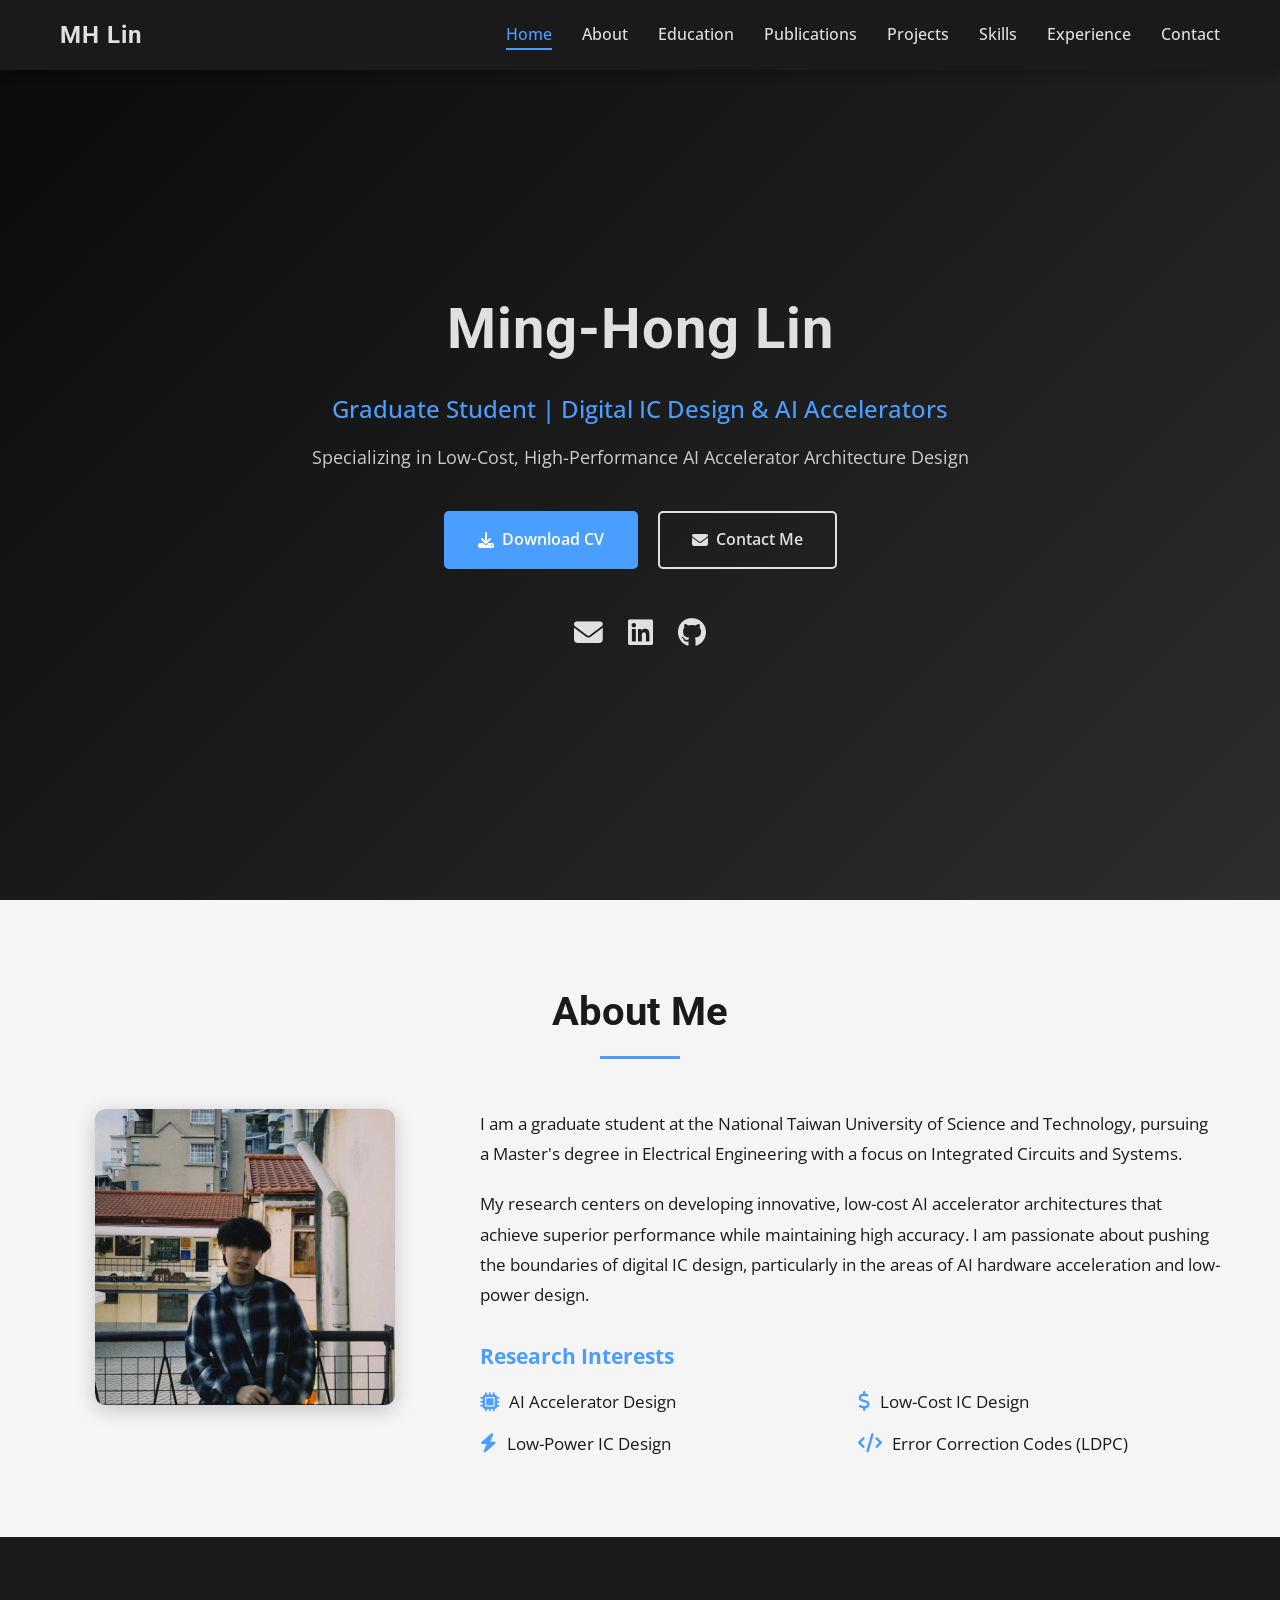
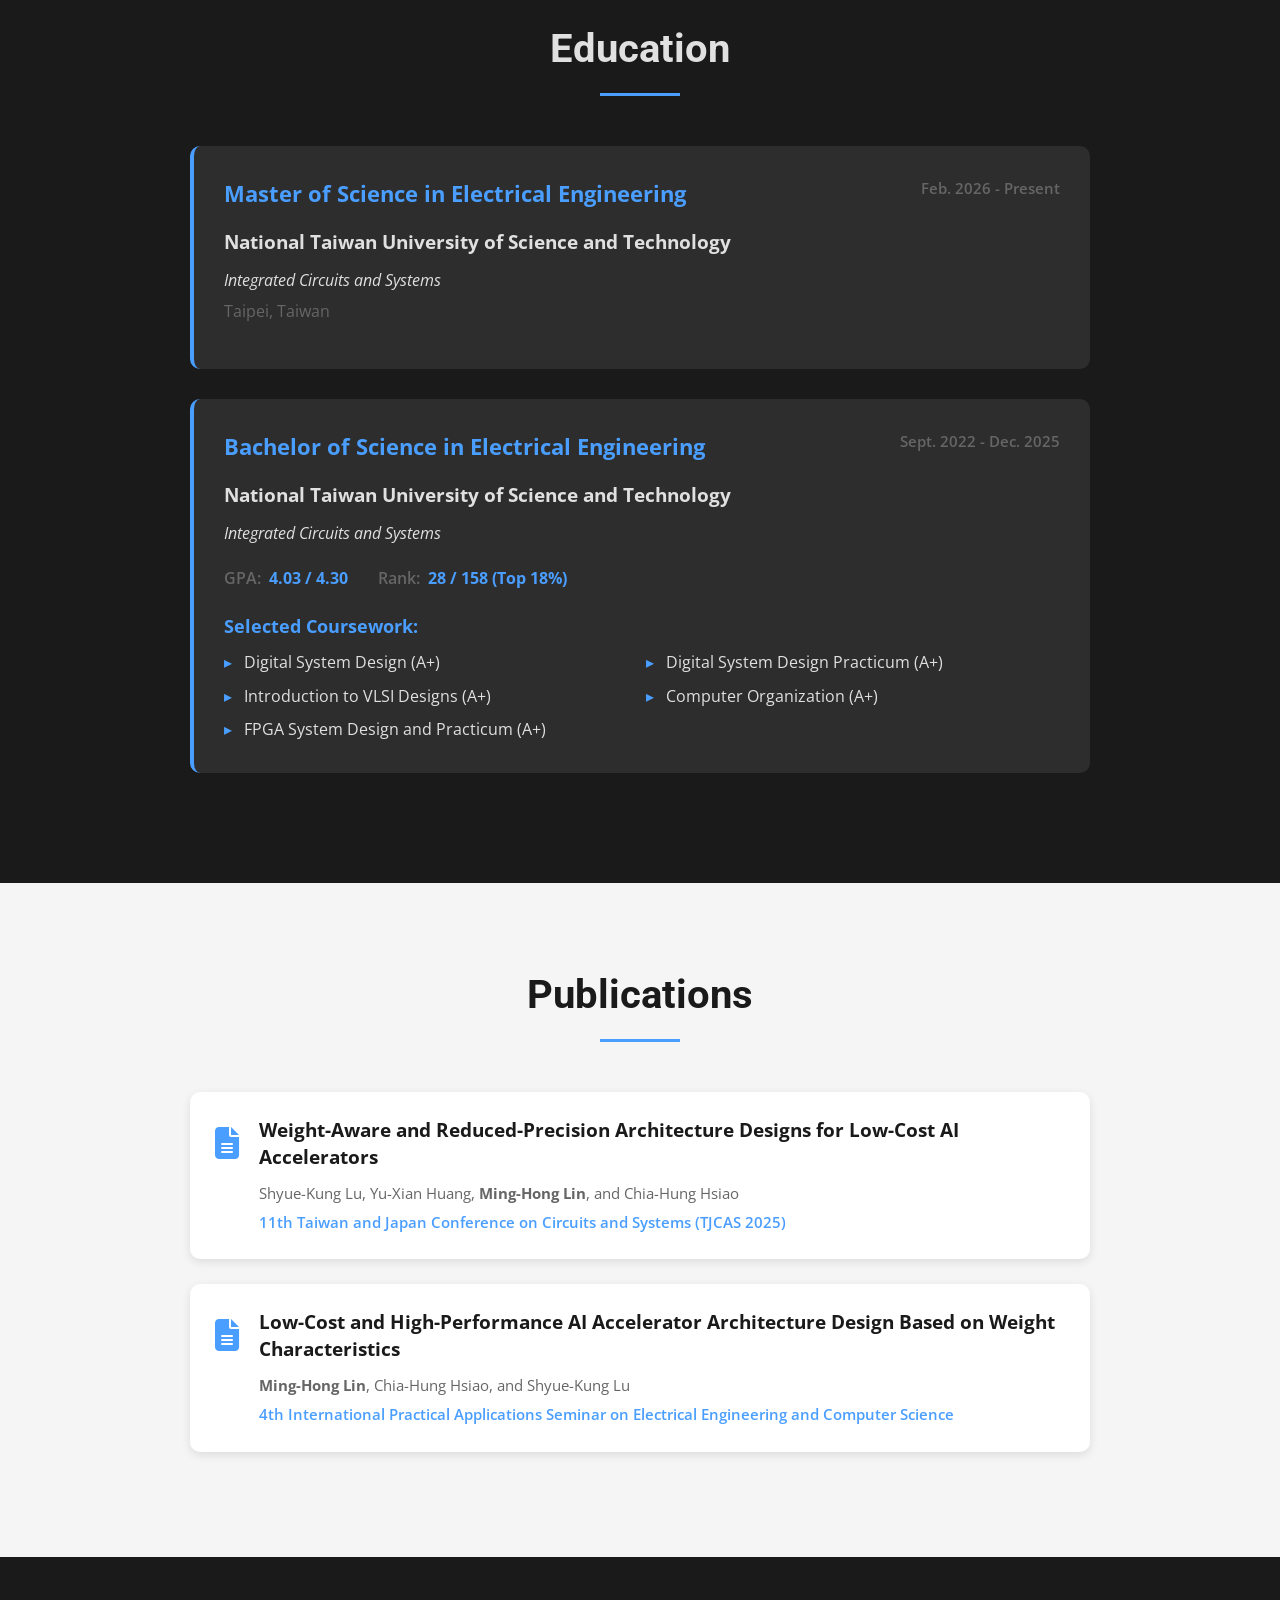
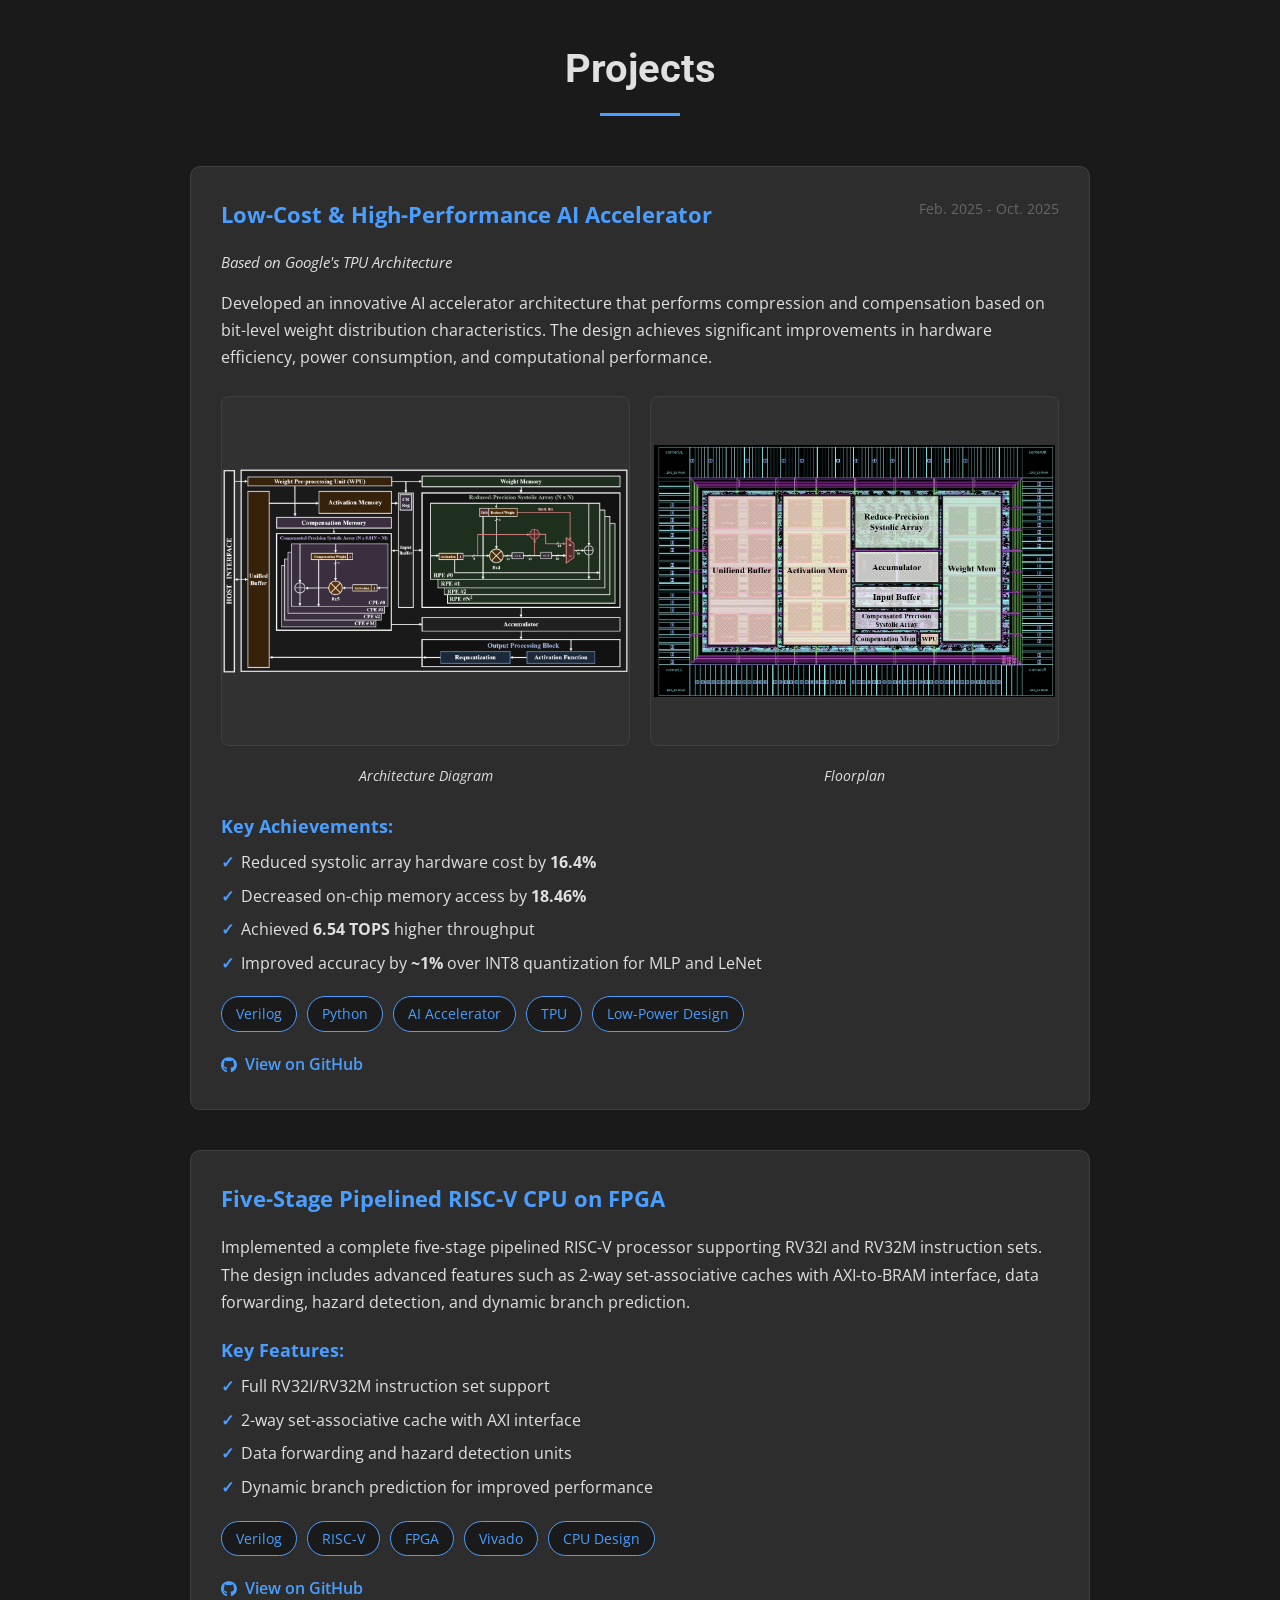
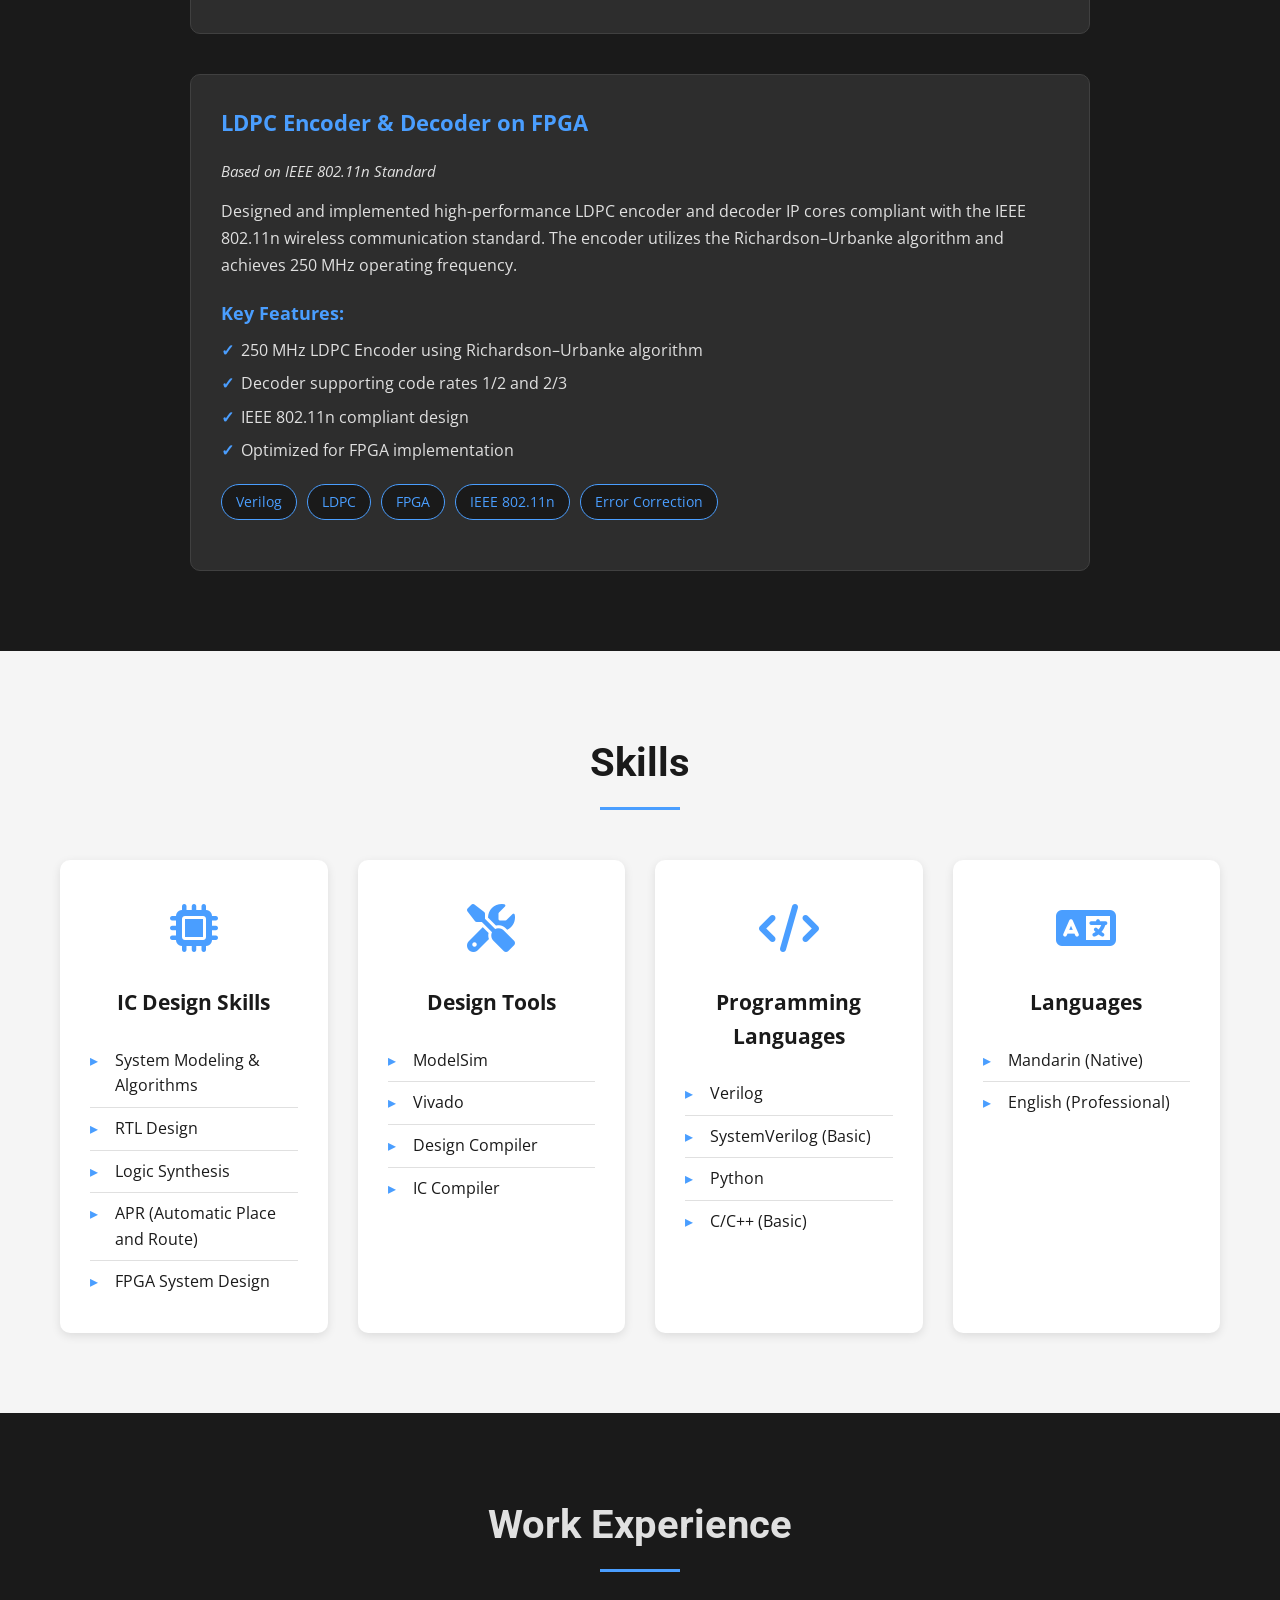
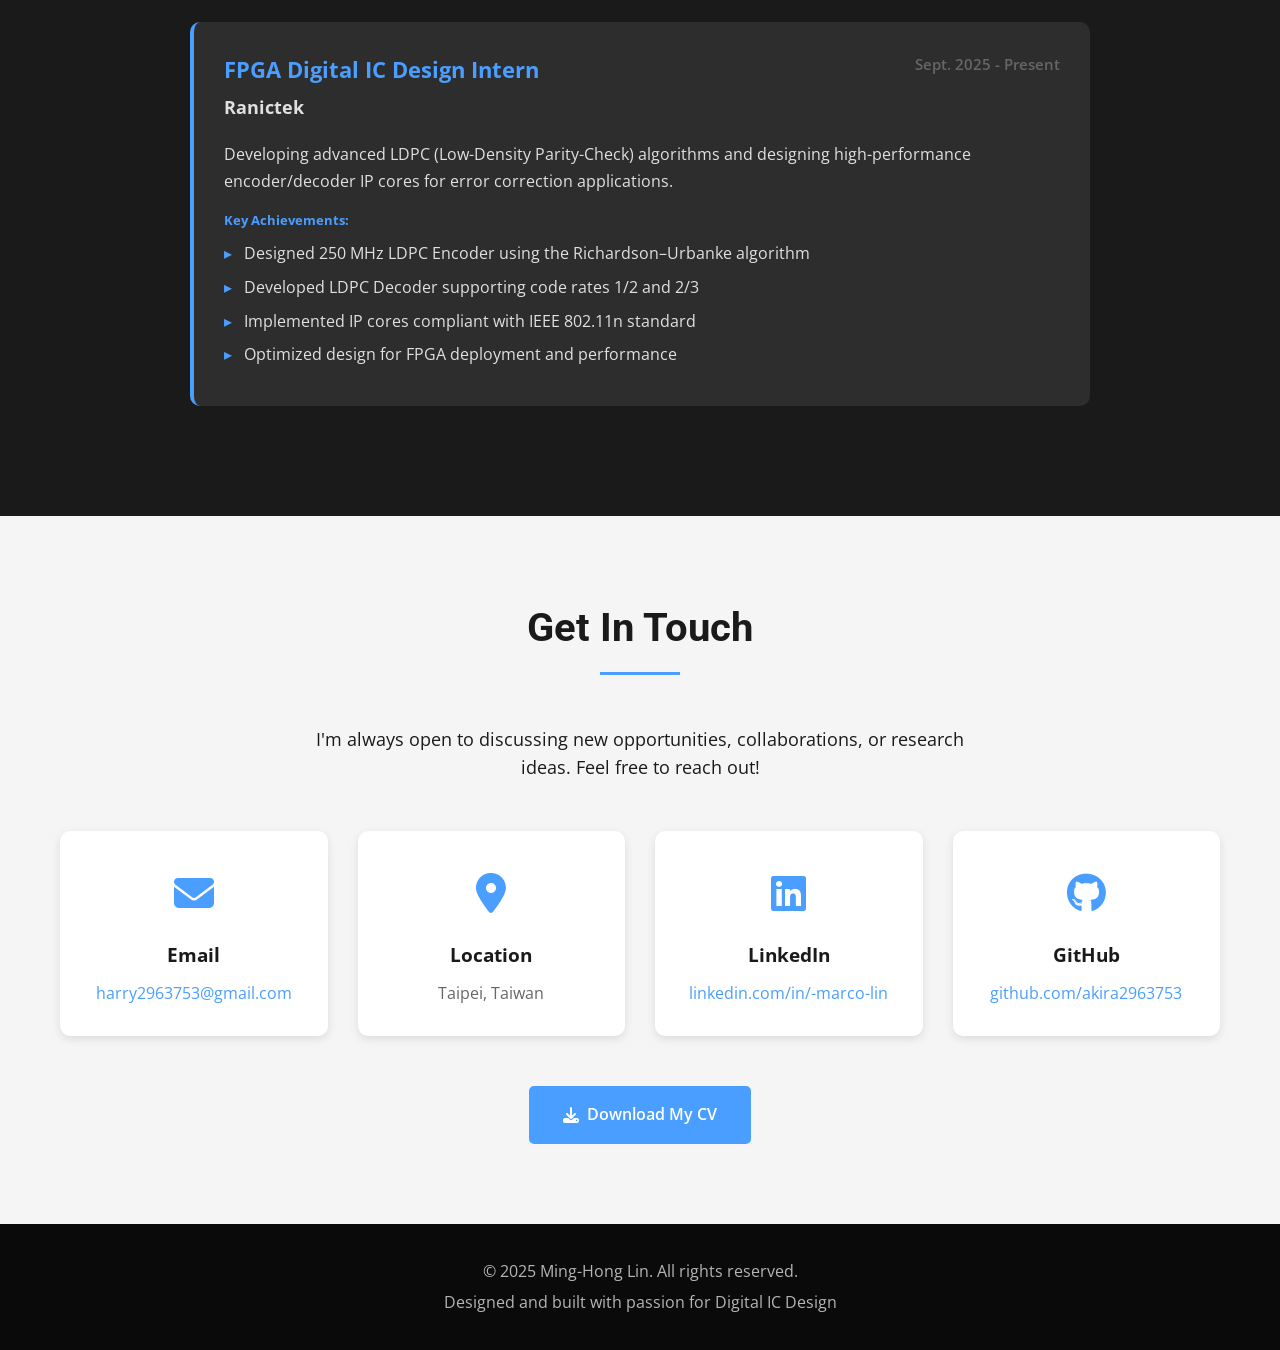
==== docs/index.html @ d8b729d9 "Add files via upload" ====
<!DOCTYPE html>
<html lang="en">
<head>
    <meta charset="UTF-8">
    <meta name="viewport" content="width=device-width, initial-scale=1.0">
    <meta name="description" content="Ming-Hong Lin - Graduate Student specializing in Digital IC Design and AI Accelerators at National Taiwan University of Science and Technology">
    <meta name="keywords" content="IC Design, AI Accelerator, VLSI, Digital IC, FPGA, Ming-Hong Lin">
    <meta name="author" content="Ming-Hong Lin">
    <title>Ming-Hong Lin | IC Design & AI Accelerators</title>

    <!-- Google Fonts -->
    <link rel="preconnect" href="https://fonts.googleapis.com">
    <link rel="preconnect" href="https://fonts.gstatic.com" crossorigin>
    <link href="https://fonts.googleapis.com/css2?family=Roboto:wght@300;400;500;700&family=Open+Sans:wght@300;400;600&display=swap" rel="stylesheet">

    <!-- Font Awesome for Icons -->
    <link rel="stylesheet" href="https://cdnjs.cloudflare.com/ajax/libs/font-awesome/6.4.0/css/all.min.css">

    <!-- Custom CSS -->
    <link rel="stylesheet" href="css/style.css">
</head>
<body>
    <!-- Navigation Bar -->
    <nav class="navbar" id="navbar">
        <div class="nav-container">
            <a href="#home" class="nav-logo">MH Lin</a>
            <ul class="nav-menu" id="navMenu">
                <li><a href="#home" class="nav-link">Home</a></li>
                <li><a href="#about" class="nav-link">About</a></li>
                <li><a href="#education" class="nav-link">Education</a></li>
                <li><a href="#publications" class="nav-link">Publications</a></li>
                <li><a href="#projects" class="nav-link">Projects</a></li>
                <li><a href="#skills" class="nav-link">Skills</a></li>
                <li><a href="#experience" class="nav-link">Experience</a></li>
                <li><a href="#contact" class="nav-link">Contact</a></li>
            </ul>
            <div class="hamburger" id="hamburger">
                <span class="bar"></span>
                <span class="bar"></span>
                <span class="bar"></span>
            </div>
        </div>
    </nav>

    <!-- Hero Section -->
    <section id="home" class="hero">
        <div class="hero-content">
            <h1 class="hero-title">Ming-Hong Lin</h1>
            <p class="hero-subtitle">Graduate Student | Digital IC Design & AI Accelerators</p>
            <p class="hero-description">
                Specializing in Low-Cost, High-Performance AI Accelerator Architecture Design
            </p>
            <div class="hero-buttons">
                <a href="assets/cv/Ming-Hong_Lin_CV.pdf" class="btn btn-primary" download>
                    <i class="fas fa-download"></i> Download CV
                </a>
                <a href="#contact" class="btn btn-secondary">
                    <i class="fas fa-envelope"></i> Contact Me
                </a>
            </div>
            <div class="social-links">
                <a href="mailto:harry2963753@gmail.com" target="_blank" aria-label="Email">
                    <i class="fas fa-envelope"></i>
                </a>
                <a href="https://www.linkedin.com/in/-marco-lin" target="_blank" aria-label="LinkedIn">
                    <i class="fab fa-linkedin"></i>
                </a>
                <a href="https://github.com/akira2963753" target="_blank" aria-label="GitHub">
                    <i class="fab fa-github"></i>
                </a>
            </div>
        </div>
    </section>

    <!-- About Section -->
    <section id="about" class="about section-light">
        <div class="container">
            <h2 class="section-title">About Me</h2>
            <div class="about-content">
                <div class="about-image">
                    <img src="assets/images/profile.jpg" alt="Ming-Hong Lin">
                </div>
                <div class="about-text">
                    <p>
                        I am a graduate student at the National Taiwan University of Science and Technology,
                        pursuing a Master's degree in Electrical Engineering with a focus on Integrated Circuits and Systems.
                    </p>
                    <p>
                        My research centers on developing innovative, low-cost AI accelerator architectures that achieve
                        superior performance while maintaining high accuracy. I am passionate about pushing the boundaries
                        of digital IC design, particularly in the areas of AI hardware acceleration and low-power design.
                    </p>
                    <h3>Research Interests</h3>
                    <ul class="research-interests">
                        <li><i class="fas fa-microchip"></i> AI Accelerator Design</li>
                        <li><i class="fas fa-dollar-sign"></i> Low-Cost IC Design</li>
                        <li><i class="fas fa-bolt"></i> Low-Power IC Design</li>
                        <li><i class="fas fa-code"></i> Error Correction Codes (LDPC)</li>
                    </ul>
                </div>
            </div>
        </div>
    </section>

    <!-- Education Section -->
    <section id="education" class="education section-dark">
        <div class="container">
            <h2 class="section-title">Education</h2>
            <div class="education-timeline">
                <div class="education-item">
                    <div class="education-header">
                        <h3>Master of Science in Electrical Engineering</h3>
                        <span class="education-date">Feb. 2026 - Present</span>
                    </div>
                    <h4>National Taiwan University of Science and Technology</h4>
                    <p class="education-focus">Integrated Circuits and Systems</p>
                    <p class="education-location">Taipei, Taiwan</p>
                </div>

                <div class="education-item">
                    <div class="education-header">
                        <h3>Bachelor of Science in Electrical Engineering</h3>
                        <span class="education-date">Sept. 2022 - Dec. 2025</span>
                    </div>
                    <h4>National Taiwan University of Science and Technology</h4>
                    <p class="education-focus">Integrated Circuits and Systems</p>
                    <div class="education-stats">
                        <div class="stat">
                            <span class="stat-label">GPA:</span>
                            <span class="stat-value">4.03 / 4.30</span>
                        </div>
                        <div class="stat">
                            <span class="stat-label">Rank:</span>
                            <span class="stat-value">28 / 158 (Top 18%)</span>
                        </div>
                    </div>
                    <div class="coursework">
                        <h5>Selected Coursework:</h5>
                        <ul>
                            <li>Digital System Design (A+)</li>
                            <li>Digital System Design Practicum (A+)</li>
                            <li>Introduction to VLSI Designs (A+)</li>
                            <li>Computer Organization (A+)</li>
                            <li>FPGA System Design and Practicum (A+)</li>
                        </ul>
                    </div>
                </div>
            </div>
        </div>
    </section>

    <!-- Publications Section -->
    <section id="publications" class="publications section-light">
        <div class="container">
            <h2 class="section-title">Publications</h2>
            <div class="publications-list">
                <div class="publication-item">
                    <div class="publication-icon">
                        <i class="fas fa-file-alt"></i>
                    </div>
                    <div class="publication-content">
                        <h3>Weight-Aware and Reduced-Precision Architecture Designs for Low-Cost AI Accelerators</h3>
                        <p class="publication-authors">
                            Shyue-Kung Lu, Yu-Xian Huang, <strong>Ming-Hong Lin</strong>, and Chia-Hung Hsiao
                        </p>
                        <p class="publication-venue">
                            11th Taiwan and Japan Conference on Circuits and Systems (TJCAS 2025)
                        </p>
                    </div>
                </div>

                <div class="publication-item">
                    <div class="publication-icon">
                        <i class="fas fa-file-alt"></i>
                    </div>
                    <div class="publication-content">
                        <h3>Low-Cost and High-Performance AI Accelerator Architecture Design Based on Weight Characteristics</h3>
                        <p class="publication-authors">
                            <strong>Ming-Hong Lin</strong>, Chia-Hung Hsiao, and Shyue-Kung Lu
                        </p>
                        <p class="publication-venue">
                            4th International Practical Applications Seminar on Electrical Engineering and Computer Science
                        </p>
                    </div>
                </div>
            </div>
        </div>
    </section>

    <!-- Projects Section -->
    <section id="projects" class="projects section-dark">
        <div class="container">
            <h2 class="section-title">Projects</h2>
            <div class="projects-grid">
                <!-- Project 1: AI Accelerator -->
                <div class="project-card">
                    <div class="project-header">
                        <h3>Low-Cost & High-Performance AI Accelerator</h3>
                        <span class="project-date">Feb. 2025 - Oct. 2025</span>
                    </div>
                    <p class="project-subtitle">Based on Google's TPU Architecture</p>
                    <p class="project-description">
                        Developed an innovative AI accelerator architecture that performs compression and compensation
                        based on bit-level weight distribution characteristics. The design achieves significant improvements
                        in hardware efficiency, power consumption, and computational performance.
                    </p>
                    <div class="project-images">
                        <div class="project-image">
                            <img src="assets/images/ai-accelerator-architecture.png" alt="AI Accelerator Architecture">
                            <p class="image-caption">Architecture Diagram</p>
                        </div>
                        <div class="project-image">
                            <img src="assets/images/ai-accelerator-floorplan.png" alt="AI Accelerator Floorplan">
                            <p class="image-caption">Floorplan</p>
                        </div>
                    </div>
                    <div class="project-achievements">
                        <h4>Key Achievements:</h4>
                        <ul>
                            <li>Reduced systolic array hardware cost by <strong>16.4%</strong></li>
                            <li>Decreased on-chip memory access by <strong>18.46%</strong></li>
                            <li>Achieved <strong>6.54 TOPS</strong> higher throughput</li>
                            <li>Improved accuracy by <strong>~1%</strong> over INT8 quantization for MLP and LeNet</li>
                        </ul>
                    </div>
                    <div class="project-tech">
                        <span class="tech-tag">Verilog</span>
                        <span class="tech-tag">Python</span>
                        <span class="tech-tag">AI Accelerator</span>
                        <span class="tech-tag">TPU</span>
                        <span class="tech-tag">Low-Power Design</span>
                    </div>
                    <div class="project-links">
                        <a href="https://github.com/akira2963753/Low-Cost-AI-Accelerator-Based-on-TPU" target="_blank" class="project-link">
                            <i class="fab fa-github"></i> View on GitHub
                        </a>
                    </div>
                </div>

                <!-- Project 2: RISC-V CPU -->
                <div class="project-card">
                    <div class="project-header">
                        <h3>Five-Stage Pipelined RISC-V CPU on FPGA</h3>
                    </div>
                    <p class="project-description">
                        Implemented a complete five-stage pipelined RISC-V processor supporting RV32I and RV32M instruction
                        sets. The design includes advanced features such as 2-way set-associative caches with AXI-to-BRAM
                        interface, data forwarding, hazard detection, and dynamic branch prediction.
                    </p>
                    <div class="project-achievements">
                        <h4>Key Features:</h4>
                        <ul>
                            <li>Full RV32I/RV32M instruction set support</li>
                            <li>2-way set-associative cache with AXI interface</li>
                            <li>Data forwarding and hazard detection units</li>
                            <li>Dynamic branch prediction for improved performance</li>
                        </ul>
                    </div>
                    <div class="project-tech">
                        <span class="tech-tag">Verilog</span>
                        <span class="tech-tag">RISC-V</span>
                        <span class="tech-tag">FPGA</span>
                        <span class="tech-tag">Vivado</span>
                        <span class="tech-tag">CPU Design</span>
                    </div>
                    <div class="project-links">
                        <a href="https://github.com/akira2963753/RISC-V-CPU-on-FPGA" target="_blank" class="project-link">
                            <i class="fab fa-github"></i> View on GitHub
                        </a>
                    </div>
                </div>

                <!-- Project 3: LDPC Encoder/Decoder -->
                <div class="project-card">
                    <div class="project-header">
                        <h3>LDPC Encoder & Decoder on FPGA</h3>
                    </div>
                    <p class="project-subtitle">Based on IEEE 802.11n Standard</p>
                    <p class="project-description">
                        Designed and implemented high-performance LDPC encoder and decoder IP cores compliant with the
                        IEEE 802.11n wireless communication standard. The encoder utilizes the Richardson–Urbanke algorithm
                        and achieves 250 MHz operating frequency.
                    </p>
                    <div class="project-achievements">
                        <h4>Key Features:</h4>
                        <ul>
                            <li>250 MHz LDPC Encoder using Richardson–Urbanke algorithm</li>
                            <li>Decoder supporting code rates 1/2 and 2/3</li>
                            <li>IEEE 802.11n compliant design</li>
                            <li>Optimized for FPGA implementation</li>
                        </ul>
                    </div>
                    <div class="project-tech">
                        <span class="tech-tag">Verilog</span>
                        <span class="tech-tag">LDPC</span>
                        <span class="tech-tag">FPGA</span>
                        <span class="tech-tag">IEEE 802.11n</span>
                        <span class="tech-tag">Error Correction</span>
                    </div>
                </div>
            </div>
        </div>
    </section>

    <!-- Skills Section -->
    <section id="skills" class="skills section-light">
        <div class="container">
            <h2 class="section-title">Skills</h2>
            <div class="skills-grid">
                <div class="skill-category">
                    <div class="skill-icon">
                        <i class="fas fa-microchip"></i>
                    </div>
                    <h3>IC Design Skills</h3>
                    <ul>
                        <li>System Modeling & Algorithms</li>
                        <li>RTL Design</li>
                        <li>Logic Synthesis</li>
                        <li>APR (Automatic Place and Route)</li>
                        <li>FPGA System Design</li>
                    </ul>
                </div>

                <div class="skill-category">
                    <div class="skill-icon">
                        <i class="fas fa-tools"></i>
                    </div>
                    <h3>Design Tools</h3>
                    <ul>
                        <li>ModelSim</li>
                        <li>Vivado</li>
                        <li>Design Compiler</li>
                        <li>IC Compiler</li>
                    </ul>
                </div>

                <div class="skill-category">
                    <div class="skill-icon">
                        <i class="fas fa-code"></i>
                    </div>
                    <h3>Programming Languages</h3>
                    <ul>
                        <li>Verilog</li>
                        <li>SystemVerilog (Basic)</li>
                        <li>Python</li>
                        <li>C/C++ (Basic)</li>
                    </ul>
                </div>

                <div class="skill-category">
                    <div class="skill-icon">
                        <i class="fas fa-language"></i>
                    </div>
                    <h3>Languages</h3>
                    <ul>
                        <li>Mandarin (Native)</li>
                        <li>English (Professional)</li>
                    </ul>
                </div>
            </div>
        </div>
    </section>

    <!-- Experience Section -->
    <section id="experience" class="experience section-dark">
        <div class="container">
            <h2 class="section-title">Work Experience</h2>
            <div class="experience-timeline">
                <div class="experience-item">
                    <div class="experience-header">
                        <div>
                            <h3>FPGA Digital IC Design Intern</h3>
                            <h4>Ranictek</h4>
                        </div>
                        <span class="experience-date">Sept. 2025 - Present</span>
                    </div>
                    <div class="experience-description">
                        <p>
                            Developing advanced LDPC (Low-Density Parity-Check) algorithms and designing high-performance
                            encoder/decoder IP cores for error correction applications.
                        </p>
                        <h5>Key Achievements:</h5>
                        <ul>
                            <li>Designed 250 MHz LDPC Encoder using the Richardson–Urbanke algorithm</li>
                            <li>Developed LDPC Decoder supporting code rates 1/2 and 2/3</li>
                            <li>Implemented IP cores compliant with IEEE 802.11n standard</li>
                            <li>Optimized design for FPGA deployment and performance</li>
                        </ul>
                    </div>
                </div>
            </div>
        </div>
    </section>

    <!-- Contact Section -->
    <section id="contact" class="contact section-light">
        <div class="container">
            <h2 class="section-title">Get In Touch</h2>
            <p class="contact-intro">
                I'm always open to discussing new opportunities, collaborations, or research ideas.
                Feel free to reach out!
            </p>
            <div class="contact-grid">
                <div class="contact-item">
                    <div class="contact-icon">
                        <i class="fas fa-envelope"></i>
                    </div>
                    <h3>Email</h3>
                    <a href="mailto:harry2963753@gmail.com">harry2963753@gmail.com</a>
                </div>

                <div class="contact-item">
                    <div class="contact-icon">
                        <i class="fas fa-map-marker-alt"></i>
                    </div>
                    <h3>Location</h3>
                    <p>Taipei, Taiwan</p>
                </div>

                <div class="contact-item">
                    <div class="contact-icon">
                        <i class="fab fa-linkedin"></i>
                    </div>
                    <h3>LinkedIn</h3>
                    <a href="https://www.linkedin.com/in/-marco-lin" target="_blank">linkedin.com/in/-marco-lin</a>
                </div>

                <div class="contact-item">
                    <div class="contact-icon">
                        <i class="fab fa-github"></i>
                    </div>
                    <h3>GitHub</h3>
                    <a href="https://github.com/akira2963753" target="_blank">github.com/akira2963753</a>
                </div>
            </div>

            <div class="contact-cta">
                <a href="assets/cv/Ming-Hong_Lin_CV.pdf" class="btn btn-primary" download>
                    <i class="fas fa-download"></i> Download My CV
                </a>
            </div>
        </div>
    </section>

    <!-- Footer -->
    <footer class="footer">
        <div class="container">
            <p>&copy; 2025 Ming-Hong Lin. All rights reserved.</p>
            <p>Designed and built with passion for Digital IC Design</p>
        </div>
    </footer>

    <!-- Scroll to Top Button -->
    <button id="scrollTopBtn" class="scroll-top-btn" aria-label="Scroll to top">
        <i class="fas fa-arrow-up"></i>
    </button>

    <!-- Custom JavaScript -->
    <script src="js/main.js"></script>
</body>
</html>
---- docs/css/style.css ----
/* ===================================
   CSS Reset and Base Styles
   =================================== */

* {
    margin: 0;
    padding: 0;
    box-sizing: border-box;
}

:root {
    /* Color Palette - Professional Black/Gray Theme */
    --primary-black: #1a1a1a;
    --secondary-black: #2d2d2d;
    --near-black: #0a0a0a;
    --accent-blue: #4a9eff;
    --light-gray: #f5f5f5;
    --text-light: #e0e0e0;
    --text-dark: #1a1a1a;
    --border-gray: #404040;
    --medium-gray: #666;

    /* Typography */
    --font-heading: 'Roboto', sans-serif;
    --font-body: 'Open Sans', sans-serif;

    /* Spacing */
    --section-padding: 80px 20px;
    --container-max-width: 1200px;

    /* Transitions */
    --transition: all 0.3s ease;
}

html {
    scroll-behavior: smooth;
}

body {
    font-family: var(--font-body);
    line-height: 1.6;
    color: var(--text-dark);
    overflow-x: hidden;
}

.container {
    max-width: var(--container-max-width);
    margin: 0 auto;
    padding: 0 20px;
}

/* ===================================
   Navigation Bar
   =================================== */

.navbar {
    position: fixed;
    top: 0;
    width: 100%;
    background-color: var(--primary-black);
    box-shadow: 0 2px 10px rgba(0, 0, 0, 0.3);
    z-index: 1000;
    transition: var(--transition);
}

.nav-container {
    max-width: var(--container-max-width);
    margin: 0 auto;
    padding: 0 20px;
    display: flex;
    justify-content: space-between;
    align-items: center;
    height: 70px;
}

.nav-logo {
    font-size: 1.5rem;
    font-weight: 700;
    color: var(--text-light);
    text-decoration: none;
    font-family: var(--font-heading);
    letter-spacing: 1px;
}

.nav-menu {
    display: flex;
    list-style: none;
    gap: 30px;
}

.nav-link {
    color: var(--text-light);
    text-decoration: none;
    font-weight: 500;
    transition: var(--transition);
    position: relative;
    padding: 5px 0;
}

.nav-link::after {
    content: '';
    position: absolute;
    bottom: 0;
    left: 0;
    width: 0;
    height: 2px;
    background-color: var(--accent-blue);
    transition: width 0.3s ease;
}

.nav-link:hover::after,
.nav-link.active::after {
    width: 100%;
}

.nav-link:hover,
.nav-link.active {
    color: var(--accent-blue);
}

/* Hamburger Menu */
.hamburger {
    display: none;
    flex-direction: column;
    cursor: pointer;
}

.hamburger .bar {
    width: 25px;
    height: 3px;
    background-color: var(--text-light);
    margin: 3px 0;
    transition: var(--transition);
}

/* ===================================
   Hero Section
   =================================== */

.hero {
    min-height: 100vh;
    display: flex;
    align-items: center;
    justify-content: center;
    background: linear-gradient(135deg, var(--near-black) 0%, var(--secondary-black) 100%);
    color: var(--text-light);
    text-align: center;
    padding: 100px 20px 60px;
}

.hero-content {
    max-width: 800px;
}

.hero-title {
    font-family: var(--font-heading);
    font-size: 3.5rem;
    font-weight: 700;
    margin-bottom: 15px;
    letter-spacing: 1px;
}

.hero-subtitle {
    font-size: 1.5rem;
    color: var(--accent-blue);
    margin-bottom: 15px;
    font-weight: 500;
}

.hero-description {
    font-size: 1.1rem;
    color: var(--text-light);
    margin-bottom: 40px;
    opacity: 0.9;
}

.hero-buttons {
    display: flex;
    gap: 20px;
    justify-content: center;
    margin-bottom: 40px;
}

.btn {
    padding: 14px 32px;
    font-size: 1rem;
    font-weight: 600;
    text-decoration: none;
    border-radius: 5px;
    transition: var(--transition);
    display: inline-flex;
    align-items: center;
    gap: 8px;
}

.btn-primary {
    background-color: var(--accent-blue);
    color: white;
    border: 2px solid var(--accent-blue);
}

.btn-primary:hover {
    background-color: transparent;
    color: var(--accent-blue);
}

.btn-secondary {
    background-color: transparent;
    color: var(--text-light);
    border: 2px solid var(--text-light);
}

.btn-secondary:hover {
    background-color: var(--text-light);
    color: var(--primary-black);
}

.social-links {
    display: flex;
    gap: 25px;
    justify-content: center;
}

.social-links a {
    color: var(--text-light);
    font-size: 1.8rem;
    transition: var(--transition);
}

.social-links a:hover {
    color: var(--accent-blue);
    transform: translateY(-3px);
}

/* ===================================
   Section Styles
   =================================== */

.section-dark {
    background-color: var(--primary-black);
    color: var(--text-light);
    padding: var(--section-padding);
}

.section-light {
    background-color: var(--light-gray);
    color: var(--text-dark);
    padding: var(--section-padding);
}

.section-title {
    font-family: var(--font-heading);
    font-size: 2.5rem;
    text-align: center;
    margin-bottom: 50px;
    position: relative;
    padding-bottom: 15px;
}

.section-title::after {
    content: '';
    position: absolute;
    bottom: 0;
    left: 50%;
    transform: translateX(-50%);
    width: 80px;
    height: 3px;
    background-color: var(--accent-blue);
}

/* ===================================
   About Section
   =================================== */

.about-content {
    display: grid;
    grid-template-columns: 1fr 2fr;
    gap: 50px;
    align-items: start;
}

.about-image {
    text-align: center;
}

.about-image img {
    width: 100%;
    max-width: 300px;
    border-radius: 10px;
    box-shadow: 0 5px 20px rgba(0, 0, 0, 0.2);
}

.about-text p {
    margin-bottom: 20px;
    line-height: 1.8;
    font-size: 1.05rem;
}

.about-text h3 {
    margin-top: 30px;
    margin-bottom: 15px;
    color: var(--accent-blue);
    font-size: 1.3rem;
}

.research-interests {
    list-style: none;
    display: grid;
    grid-template-columns: repeat(2, 1fr);
    gap: 15px;
}

.research-interests li {
    display: flex;
    align-items: center;
    gap: 10px;
    font-size: 1.05rem;
}

.research-interests i {
    color: var(--accent-blue);
    font-size: 1.2rem;
}

/* ===================================
   Education Section
   =================================== */

.education-timeline {
    max-width: 900px;
    margin: 0 auto;
}

.education-item {
    background-color: var(--secondary-black);
    padding: 30px;
    border-radius: 10px;
    margin-bottom: 30px;
    border-left: 4px solid var(--accent-blue);
    transition: var(--transition);
}

.education-item:hover {
    transform: translateX(10px);
    box-shadow: 0 5px 20px rgba(74, 158, 255, 0.2);
}

.education-header {
    display: flex;
    justify-content: space-between;
    align-items: start;
    margin-bottom: 10px;
    flex-wrap: wrap;
    gap: 10px;
}

.education-item h3 {
    font-size: 1.4rem;
    color: var(--accent-blue);
    margin-bottom: 5px;
}

.education-item h4 {
    font-size: 1.2rem;
    color: var(--text-light);
    margin-bottom: 10px;
}

.education-date {
    color: var(--medium-gray);
    font-size: 0.95rem;
    font-weight: 600;
}

.education-focus {
    color: var(--text-light);
    font-style: italic;
    margin-bottom: 5px;
}

.education-location {
    color: var(--medium-gray);
    margin-bottom: 15px;
}

.education-stats {
    display: flex;
    gap: 30px;
    margin: 20px 0;
}

.stat {
    display: flex;
    gap: 8px;
}

.stat-label {
    color: var(--medium-gray);
    font-weight: 600;
}

.stat-value {
    color: var(--accent-blue);
    font-weight: 700;
}

.coursework {
    margin-top: 20px;
}

.coursework h5 {
    color: var(--accent-blue);
    margin-bottom: 10px;
    font-size: 1.1rem;
}

.coursework ul {
    list-style: none;
    display: grid;
    grid-template-columns: repeat(2, 1fr);
    gap: 8px;
}

.coursework li {
    color: var(--text-light);
    padding-left: 20px;
    position: relative;
}

.coursework li::before {
    content: '▸';
    position: absolute;
    left: 0;
    color: var(--accent-blue);
}

/* ===================================
   Publications Section
   =================================== */

.publications-list {
    max-width: 900px;
    margin: 0 auto;
}

.publication-item {
    display: flex;
    gap: 20px;
    background-color: white;
    padding: 25px;
    border-radius: 10px;
    margin-bottom: 25px;
    box-shadow: 0 3px 10px rgba(0, 0, 0, 0.1);
    transition: var(--transition);
}

.publication-item:hover {
    box-shadow: 0 5px 20px rgba(74, 158, 255, 0.3);
    transform: translateY(-3px);
}

.publication-icon {
    font-size: 2rem;
    color: var(--accent-blue);
}

.publication-content h3 {
    font-size: 1.2rem;
    color: var(--primary-black);
    margin-bottom: 10px;
    line-height: 1.4;
}

.publication-authors {
    color: var(--medium-gray);
    margin-bottom: 5px;
    font-size: 0.95rem;
}

.publication-venue {
    color: var(--accent-blue);
    font-weight: 600;
    font-size: 0.95rem;
}

/* ===================================
   Projects Section
   =================================== */

.projects-grid {
    display: flex;
    flex-direction: column;
    gap: 40px;
    max-width: 900px;
    margin: 0 auto;
}

.project-card {
    background-color: var(--secondary-black);
    padding: 30px;
    border-radius: 10px;
    transition: var(--transition);
    border: 1px solid var(--border-gray);
}

.project-card:hover {
    transform: translateY(-5px);
    box-shadow: 0 10px 30px rgba(74, 158, 255, 0.2);
    border-color: var(--accent-blue);
}

.project-header {
    display: flex;
    justify-content: space-between;
    align-items: start;
    margin-bottom: 10px;
    gap: 15px;
}

.project-card h3 {
    font-size: 1.4rem;
    color: var(--accent-blue);
    margin-bottom: 8px;
}

.project-date {
    color: var(--medium-gray);
    font-size: 0.9rem;
    white-space: nowrap;
}

.project-subtitle {
    color: var(--text-light);
    font-style: italic;
    margin-bottom: 15px;
    font-size: 0.95rem;
}

.project-description {
    color: var(--text-light);
    margin-bottom: 20px;
    line-height: 1.7;
}

.project-achievements h4 {
    color: var(--accent-blue);
    margin-bottom: 10px;
    font-size: 1.1rem;
}

.project-achievements ul {
    list-style: none;
    margin-bottom: 20px;
}

.project-achievements li {
    color: var(--text-light);
    padding-left: 20px;
    position: relative;
    margin-bottom: 8px;
}

.project-achievements li::before {
    content: '✓';
    position: absolute;
    left: 0;
    color: var(--accent-blue);
    font-weight: bold;
}

.project-tech {
    display: flex;
    flex-wrap: wrap;
    gap: 10px;
    margin-bottom: 20px;
}

.tech-tag {
    background-color: var(--primary-black);
    color: var(--accent-blue);
    padding: 6px 14px;
    border-radius: 20px;
    font-size: 0.85rem;
    border: 1px solid var(--accent-blue);
}

.project-links {
    margin-top: 20px;
}

.project-link {
    color: var(--accent-blue);
    text-decoration: none;
    display: inline-flex;
    align-items: center;
    gap: 8px;
    font-weight: 600;
    transition: var(--transition);
}

.project-link:hover {
    color: var(--text-light);
    gap: 12px;
}

/* Project Images */
.project-images {
    display: grid;
    grid-template-columns: repeat(2, 1fr);
    gap: 20px;
    margin: 25px 0;
}

.project-image {
    text-align: center;
}

.project-image img {
    width: 100%;
    height: 350px;
    object-fit: contain;
    border-radius: 8px;
    border: 1px solid var(--border-gray);
    transition: var(--transition);
    background-color: rgba(255, 255, 255, 0.02);
}

.project-image img:hover {
    transform: scale(1.02);
    border-color: var(--accent-blue);
}

.image-caption {
    margin-top: 10px;
    font-size: 0.9rem;
    color: var(--text-light);
    font-style: italic;
}

/* ===================================
   Skills Section
   =================================== */

.skills-grid {
    display: grid;
    grid-template-columns: repeat(auto-fit, minmax(250px, 1fr));
    gap: 30px;
}

.skill-category {
    background-color: white;
    padding: 30px;
    border-radius: 10px;
    box-shadow: 0 3px 10px rgba(0, 0, 0, 0.1);
    transition: var(--transition);
    text-align: center;
}

.skill-category:hover {
    transform: translateY(-5px);
    box-shadow: 0 5px 20px rgba(74, 158, 255, 0.2);
}

.skill-icon {
    font-size: 3rem;
    color: var(--accent-blue);
    margin-bottom: 20px;
}

.skill-category h3 {
    color: var(--primary-black);
    margin-bottom: 20px;
    font-size: 1.3rem;
}

.skill-category ul {
    list-style: none;
    text-align: left;
}

.skill-category li {
    color: var(--text-dark);
    padding: 8px 0;
    padding-left: 25px;
    position: relative;
    border-bottom: 1px solid #e0e0e0;
}

.skill-category li:last-child {
    border-bottom: none;
}

.skill-category li::before {
    content: '▸';
    position: absolute;
    left: 0;
    color: var(--accent-blue);
}

/* ===================================
   Experience Section
   =================================== */

.experience-timeline {
    max-width: 900px;
    margin: 0 auto;
}

.experience-item {
    background-color: var(--secondary-black);
    padding: 30px;
    border-radius: 10px;
    margin-bottom: 30px;
    border-left: 4px solid var(--accent-blue);
}

.experience-header {
    display: flex;
    justify-content: space-between;
    align-items: start;
    margin-bottom: 20px;
    flex-wrap: wrap;
    gap: 15px;
}

.experience-item h3 {
    font-size: 1.4rem;
    color: var(--accent-blue);
    margin-bottom: 5px;
}

.experience-item h4 {
    font-size: 1.1rem;
    color: var(--text-light);
}

.experience-date {
    color: var(--medium-gray);
    font-size: 0.95rem;
    font-weight: 600;
}

.experience-description p {
    color: var(--text-light);
    margin-bottom: 15px;
    line-height: 1.7;
}

.experience-description h5 {
    color: var(--accent-blue);
    margin-bottom: 10px;
    margin-top: 15px;
}

.experience-description ul {
    list-style: none;
}

.experience-description li {
    color: var(--text-light);
    padding-left: 20px;
    position: relative;
    margin-bottom: 8px;
}

.experience-description li::before {
    content: '▸';
    position: absolute;
    left: 0;
    color: var(--accent-blue);
}

/* ===================================
   Contact Section
   =================================== */

.contact-intro {
    text-align: center;
    font-size: 1.1rem;
    margin-bottom: 50px;
    max-width: 700px;
    margin-left: auto;
    margin-right: auto;
}

.contact-grid {
    display: grid;
    grid-template-columns: repeat(auto-fit, minmax(250px, 1fr));
    gap: 30px;
    margin-bottom: 50px;
}

.contact-item {
    background-color: white;
    padding: 30px;
    border-radius: 10px;
    text-align: center;
    box-shadow: 0 3px 10px rgba(0, 0, 0, 0.1);
    transition: var(--transition);
}

.contact-item:hover {
    transform: translateY(-5px);
    box-shadow: 0 5px 20px rgba(74, 158, 255, 0.2);
}

.contact-icon {
    font-size: 2.5rem;
    color: var(--accent-blue);
    margin-bottom: 15px;
}

.contact-item h3 {
    color: var(--primary-black);
    margin-bottom: 10px;
    font-size: 1.2rem;
}

.contact-item a {
    color: var(--accent-blue);
    text-decoration: none;
    transition: var(--transition);
}

.contact-item a:hover {
    color: var(--primary-black);
}

.contact-item p {
    color: var(--medium-gray);
}

.contact-cta {
    text-align: center;
}

/* ===================================
   Footer
   =================================== */

.footer {
    background-color: var(--near-black);
    color: var(--text-light);
    text-align: center;
    padding: 30px 20px;
}

.footer p {
    margin: 5px 0;
    opacity: 0.8;
}

/* ===================================
   Scroll to Top Button
   =================================== */

.scroll-top-btn {
    position: fixed;
    bottom: 30px;
    right: 30px;
    background-color: var(--accent-blue);
    color: white;
    border: none;
    width: 50px;
    height: 50px;
    border-radius: 50%;
    font-size: 1.2rem;
    cursor: pointer;
    opacity: 0;
    visibility: hidden;
    transition: var(--transition);
    box-shadow: 0 3px 10px rgba(0, 0, 0, 0.3);
    z-index: 999;
}

.scroll-top-btn.visible {
    opacity: 1;
    visibility: visible;
}

.scroll-top-btn:hover {
    background-color: var(--primary-black);
    transform: translateY(-3px);
}

/* ===================================
   Responsive Design
   =================================== */

@media (max-width: 768px) {
    .hamburger {
        display: flex;
    }

    .nav-menu {
        position: fixed;
        left: -100%;
        top: 70px;
        flex-direction: column;
        background-color: var(--primary-black);
        width: 100%;
        text-align: center;
        transition: 0.3s;
        box-shadow: 0 10px 27px rgba(0, 0, 0, 0.3);
        padding: 20px 0;
        gap: 0;
    }

    .nav-menu.active {
        left: 0;
    }

    .nav-menu li {
        margin: 15px 0;
    }

    .hero-title {
        font-size: 2.5rem;
    }

    .hero-subtitle {
        font-size: 1.2rem;
    }

    .hero-buttons {
        flex-direction: column;
        align-items: center;
    }

    .about-content {
        grid-template-columns: 1fr;
        gap: 30px;
    }

    .research-interests {
        grid-template-columns: 1fr;
    }

    .coursework ul {
        grid-template-columns: 1fr;
    }

    .projects-grid {
        grid-template-columns: 1fr;
    }

    .project-images {
        grid-template-columns: 1fr;
    }

    .project-image img {
        height: 250px;
    }

    .education-header,
    .experience-header,
    .project-header {
        flex-direction: column;
        align-items: start;
    }

    .education-stats {
        flex-direction: column;
        gap: 10px;
    }

    .section-title {
        font-size: 2rem;
    }

    :root {
        --section-padding: 60px 20px;
    }
}

@media (max-width: 480px) {
    .hero-title {
        font-size: 2rem;
    }

    .hero-subtitle {
        font-size: 1rem;
    }

    .btn {
        padding: 12px 24px;
        font-size: 0.9rem;
    }

    .contact-grid,
    .skills-grid {
        grid-template-columns: 1fr;
    }
}
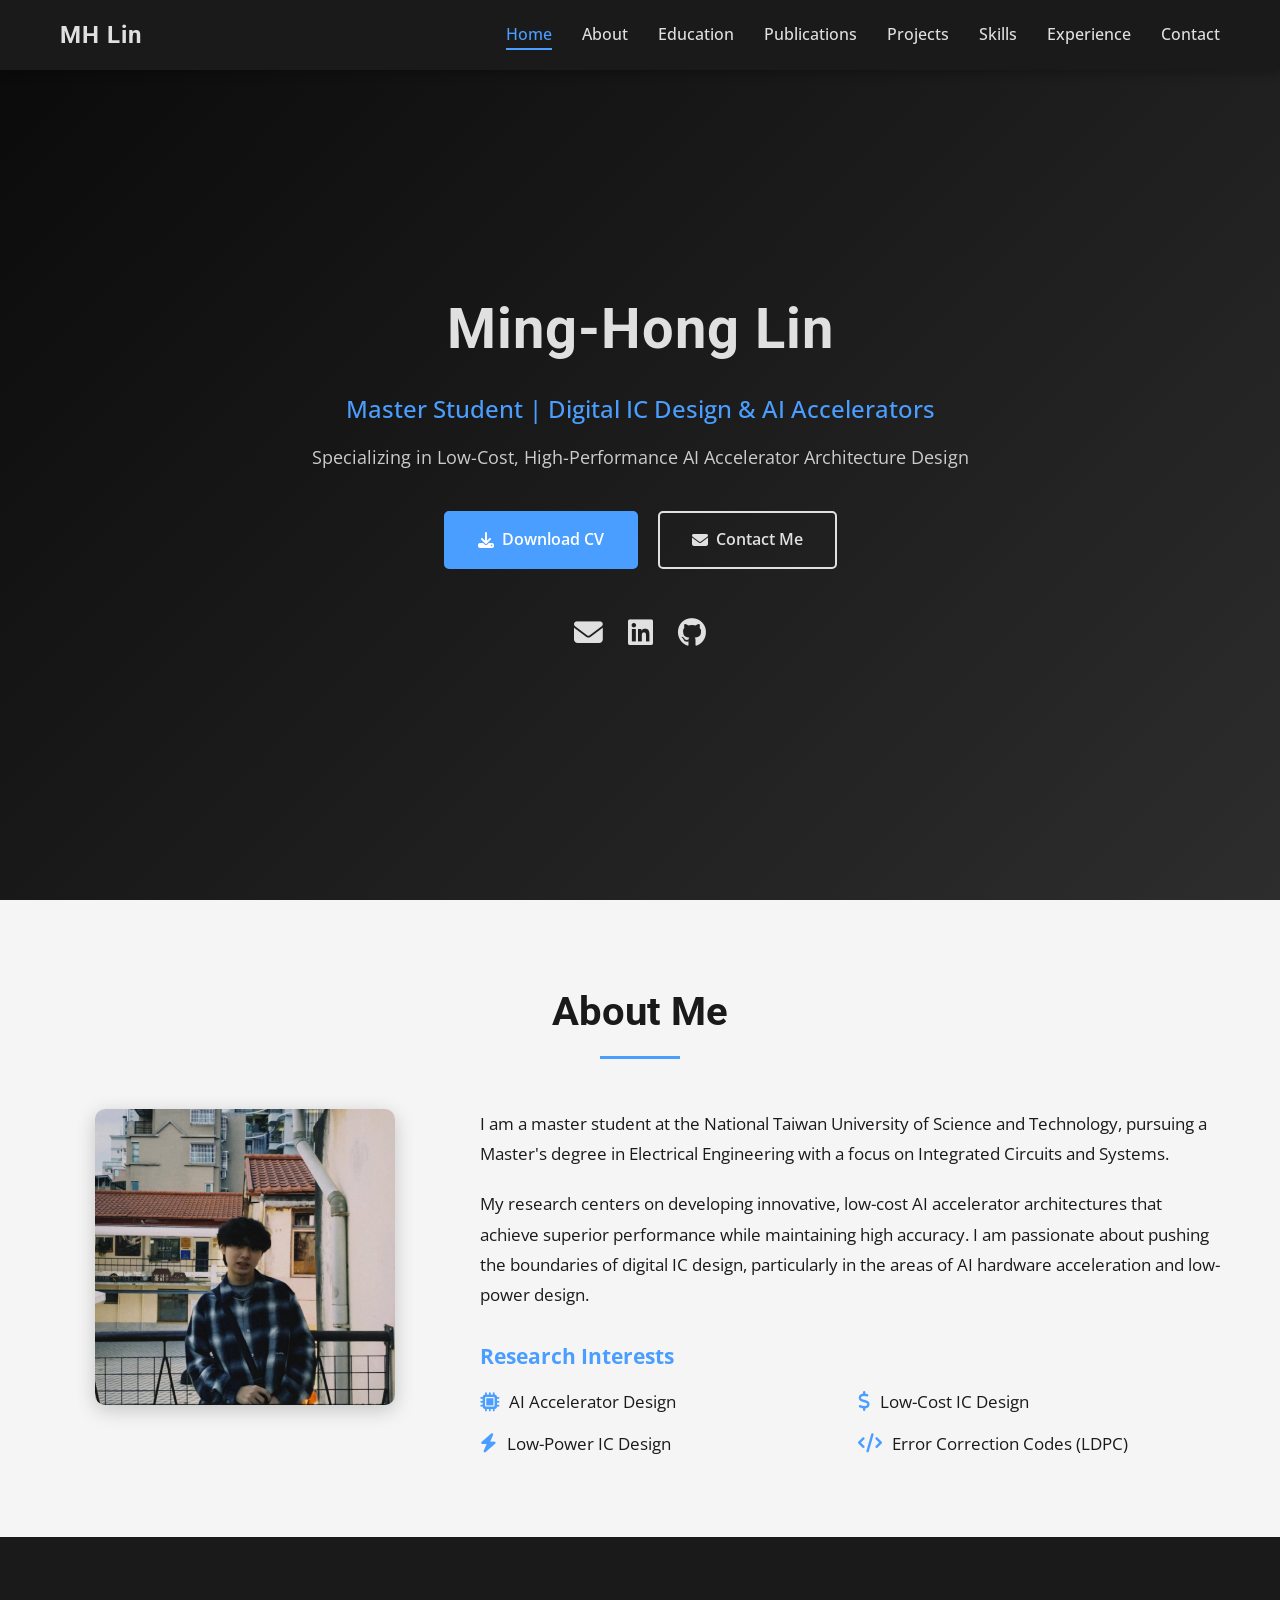
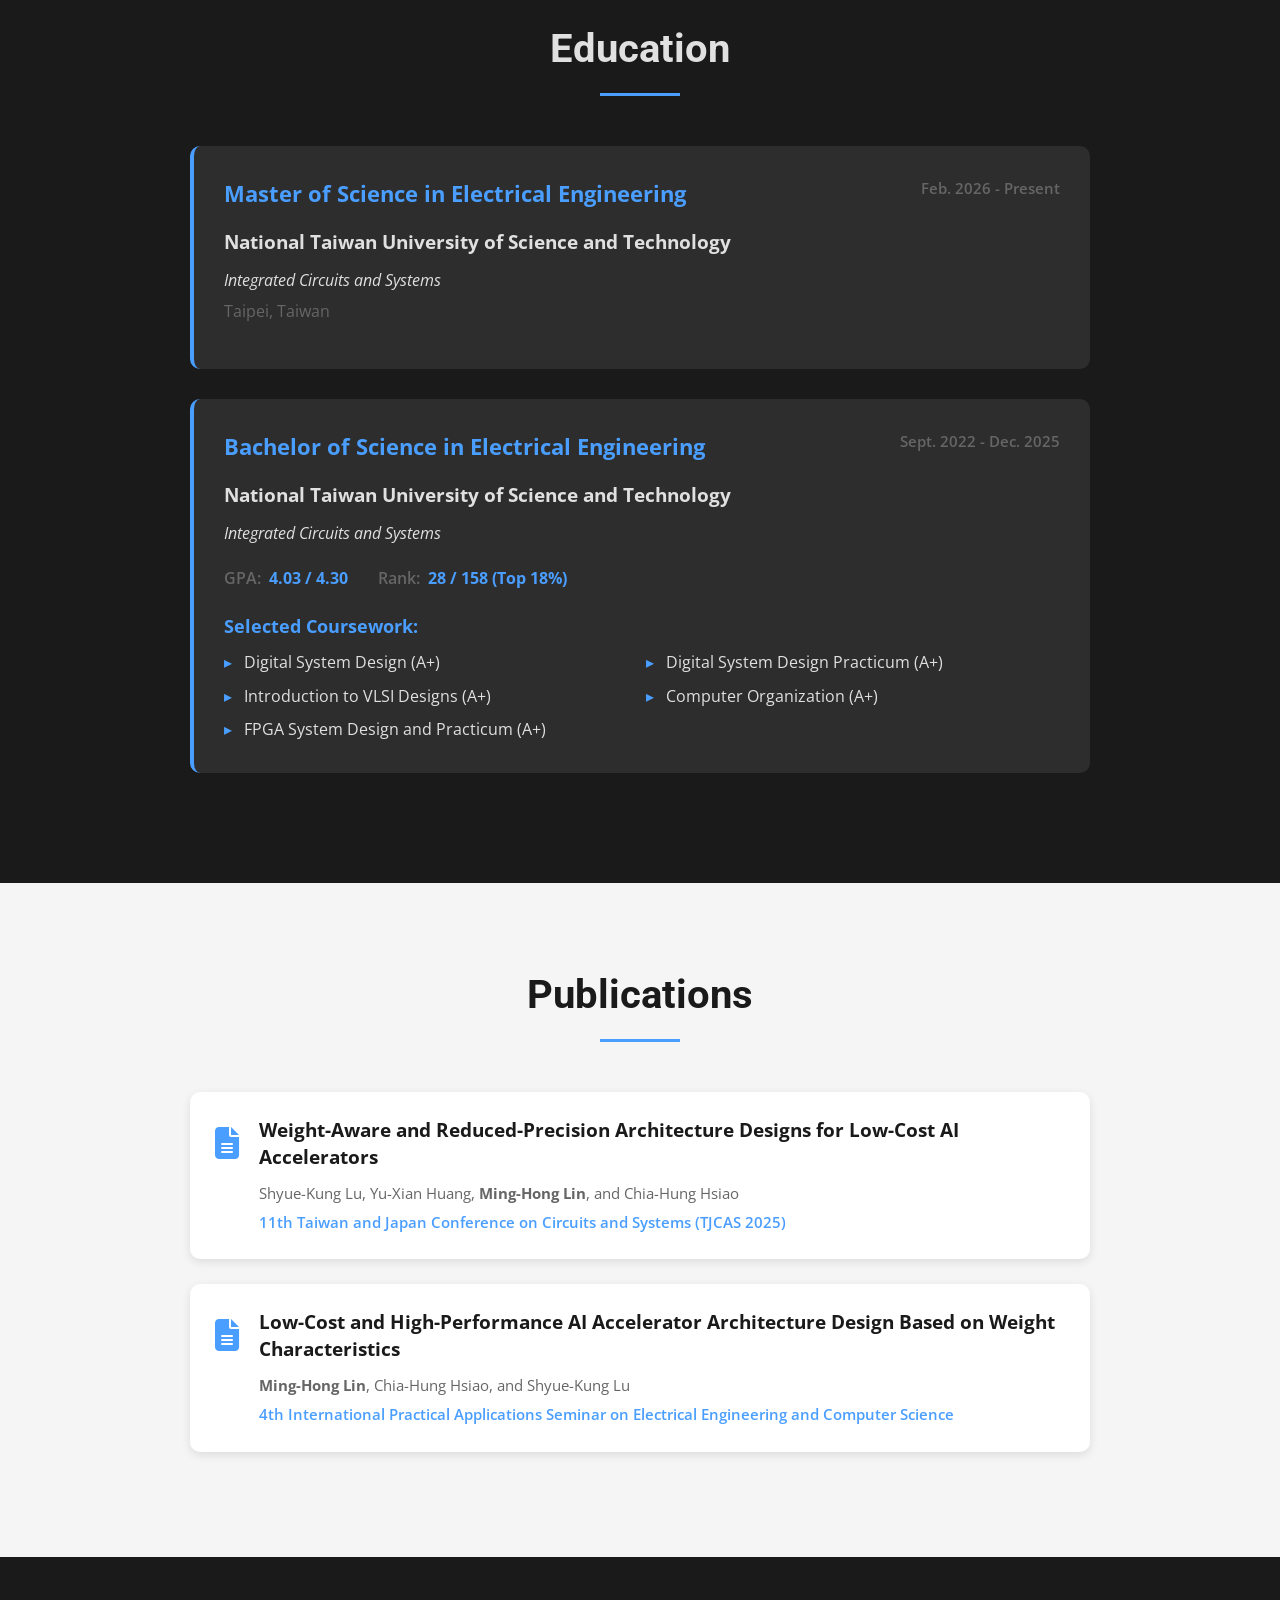
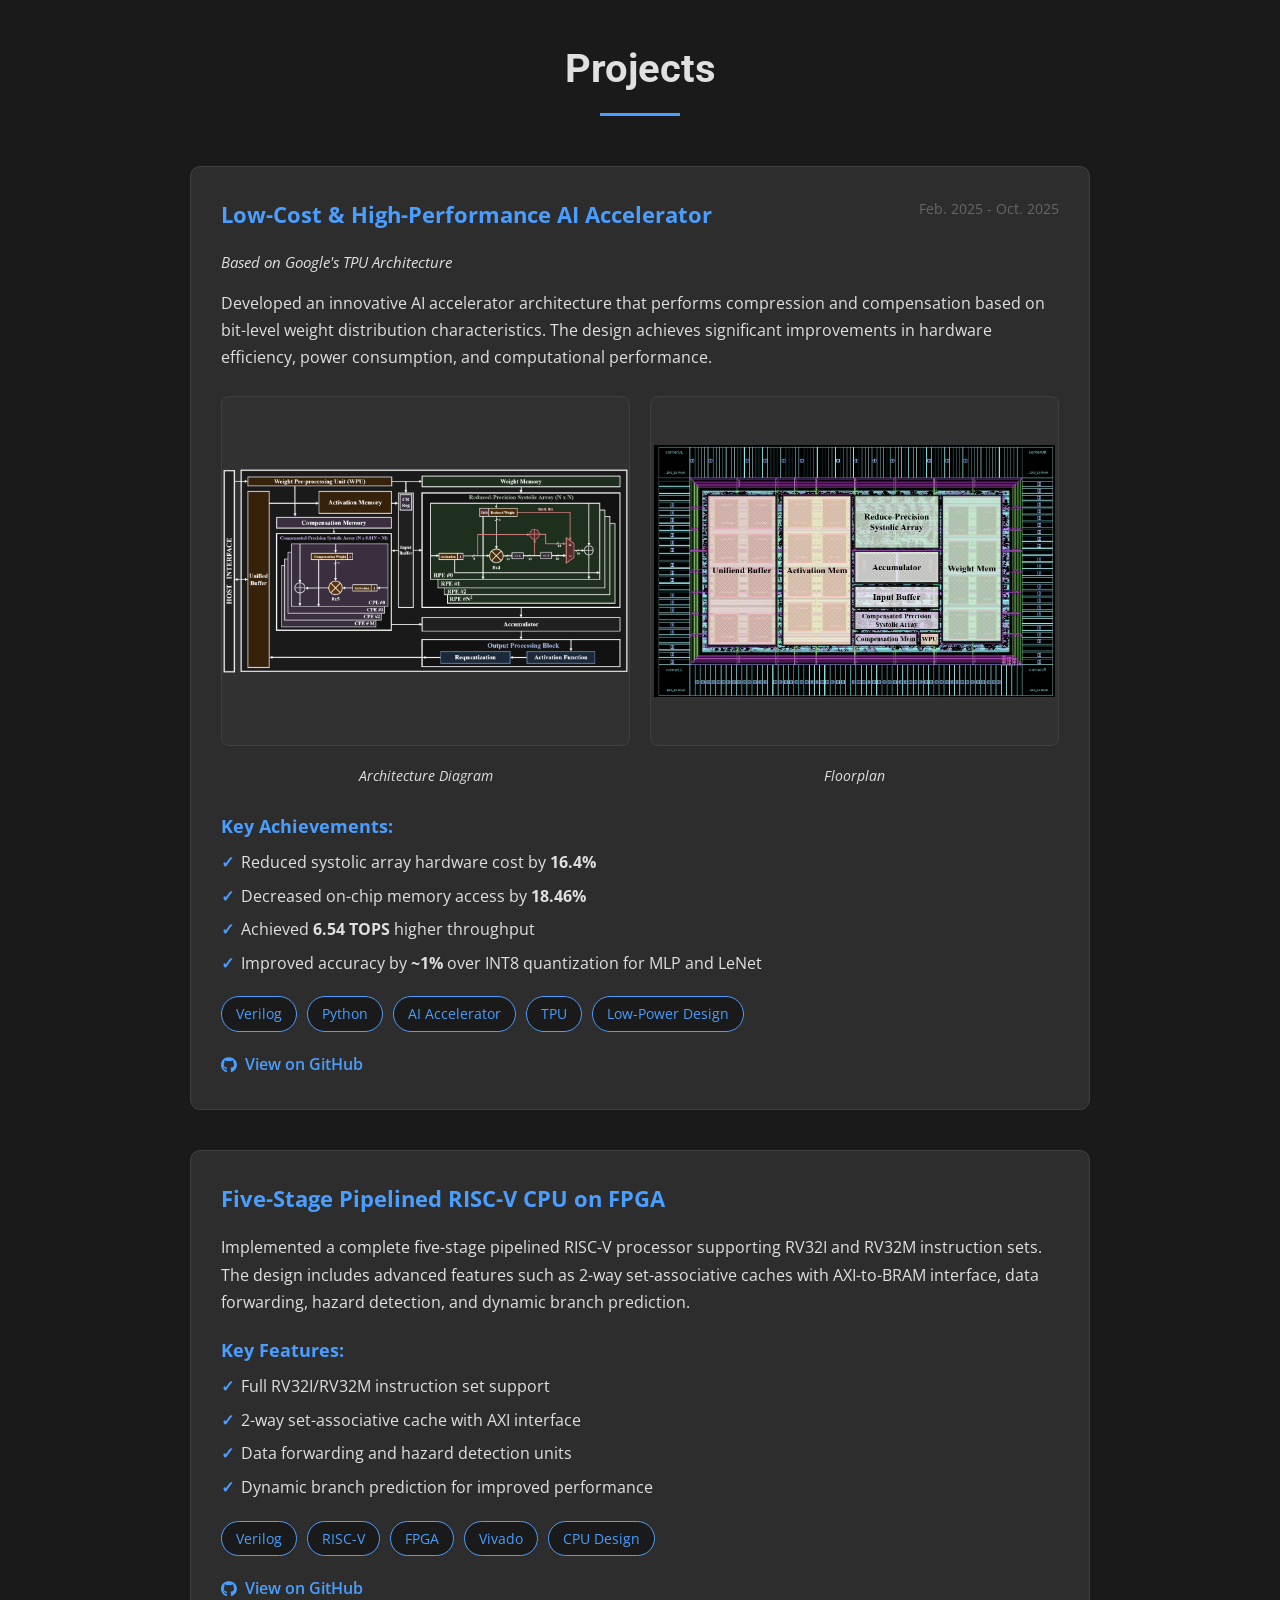
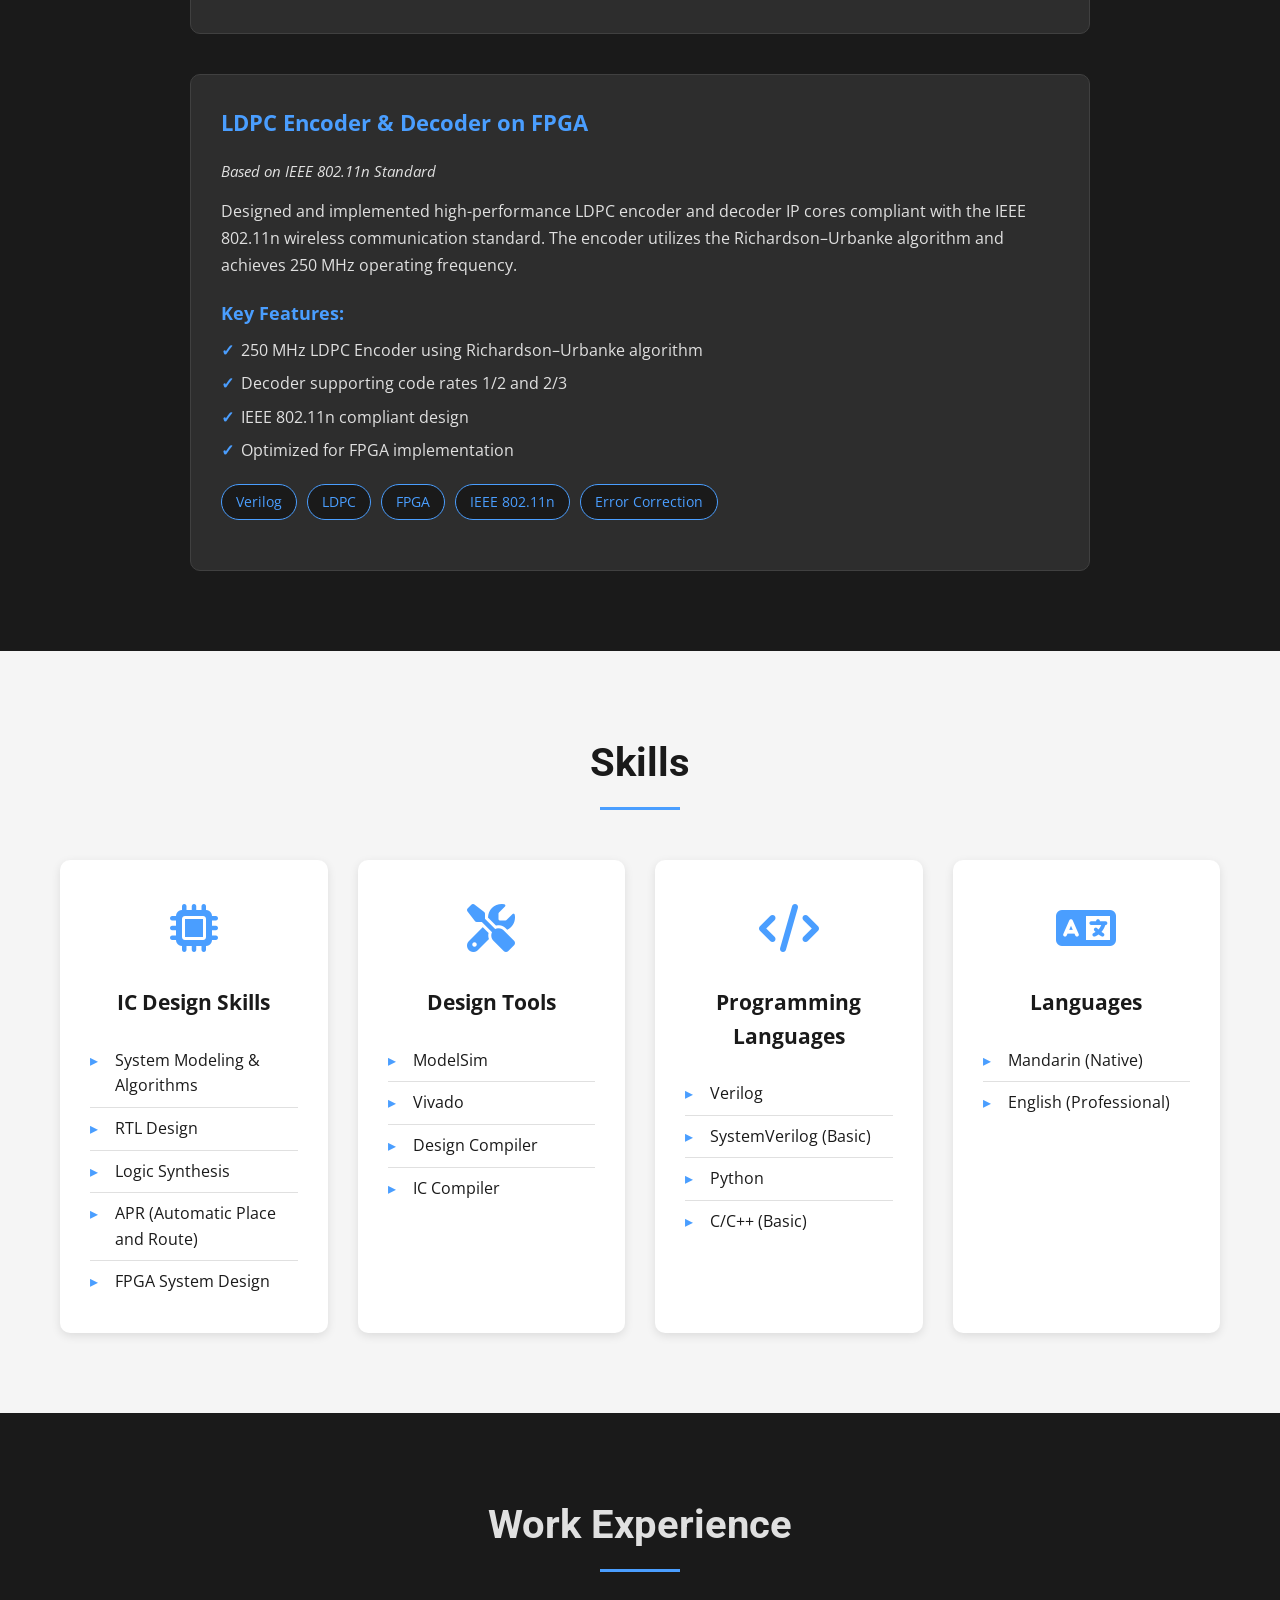
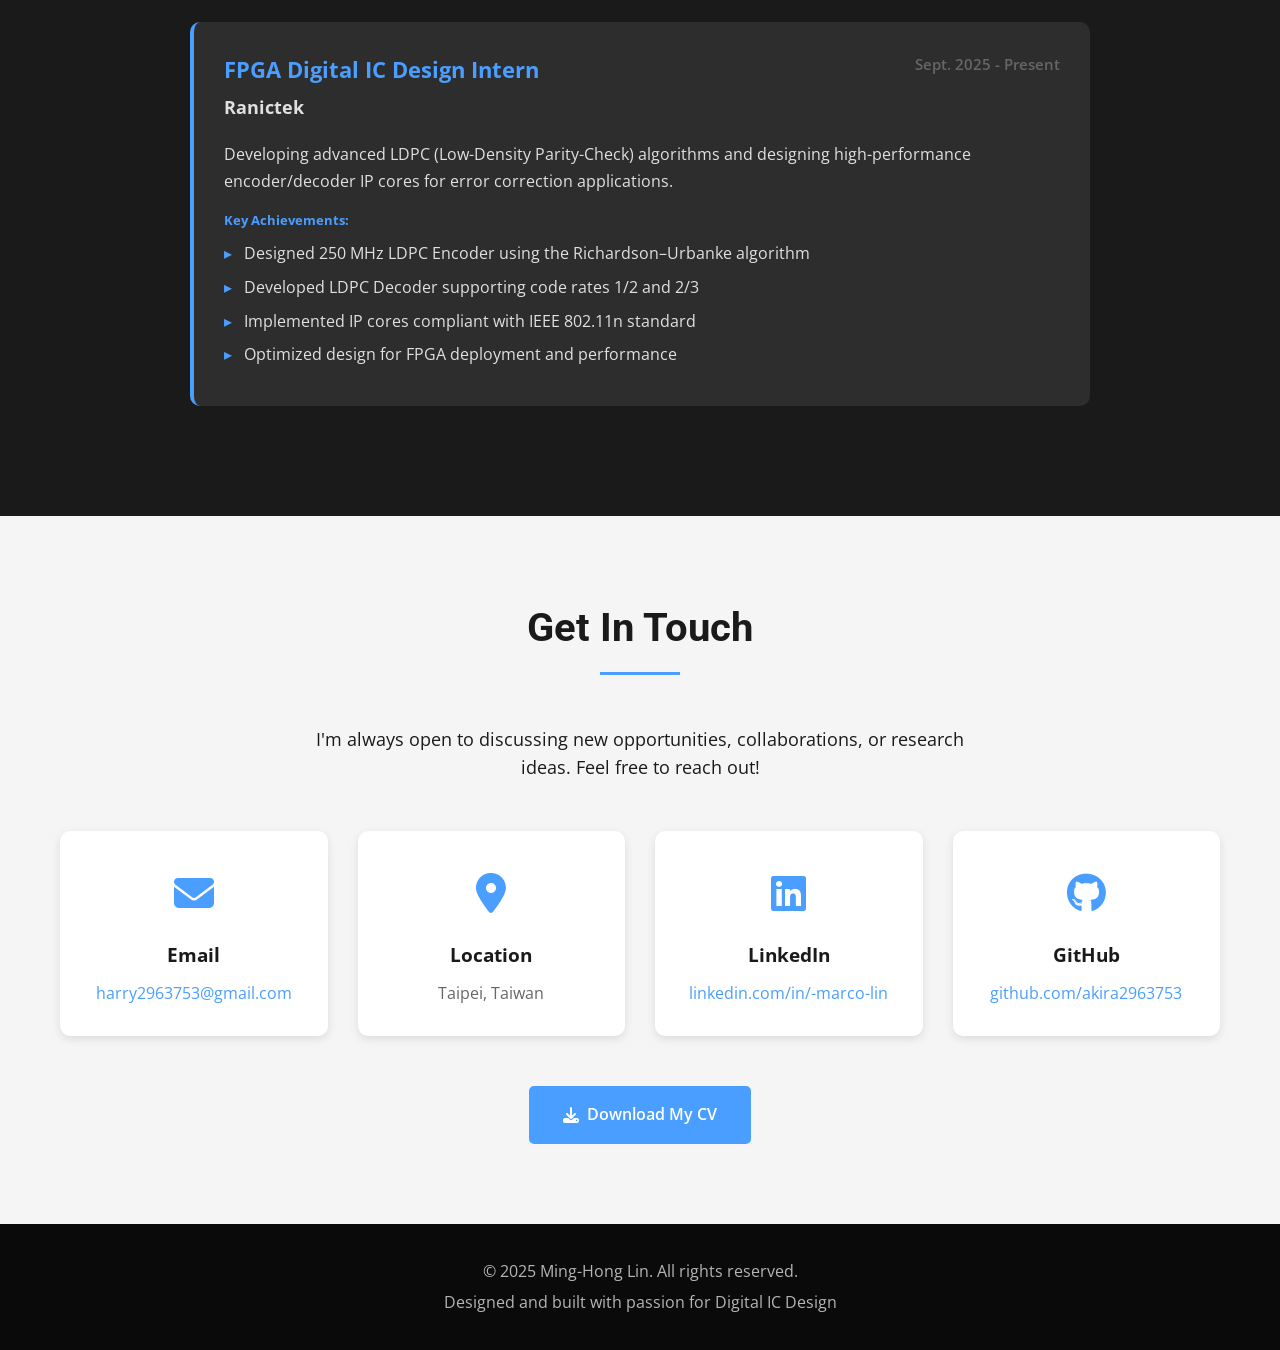
==== commit 81c3d485: "Add files via upload" ====
--- a/docs/index.html
+++ b/docs/index.html
@@ -46,7 +46,7 @@
     <section id="home" class="hero">
         <div class="hero-content">
             <h1 class="hero-title">Ming-Hong Lin</h1>
-            <p class="hero-subtitle">Graduate Student | Digital IC Design & AI Accelerators</p>
+            <p class="hero-subtitle">Master Student | Digital IC Design & AI Accelerators</p>
             <p class="hero-description">
                 Specializing in Low-Cost, High-Performance AI Accelerator Architecture Design
             </p>
@@ -82,7 +82,7 @@
                 </div>
                 <div class="about-text">
                     <p>
-                        I am a graduate student at the National Taiwan University of Science and Technology,
+                        I am a master student at the National Taiwan University of Science and Technology,
                         pursuing a Master's degree in Electrical Engineering with a focus on Integrated Circuits and Systems.
                     </p>
                     <p>
